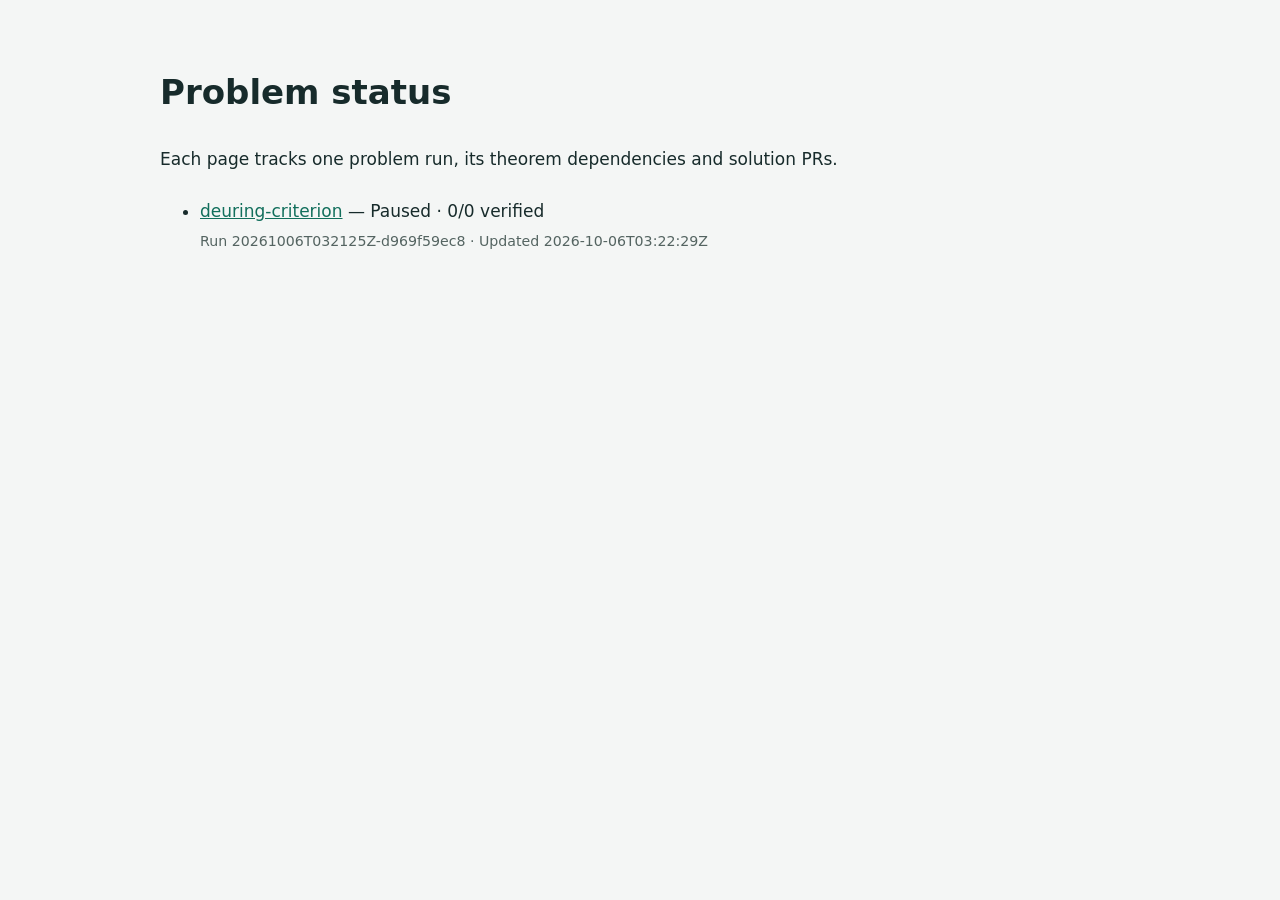
==== index.html @ 20c4b561 "docs: publish Deuring criterion status website" ====
<!doctype html>
<html lang="en">
<head>
  <meta charset="utf-8">
  <meta name="viewport" content="width=device-width, initial-scale=1">
  <meta http-equiv="refresh" content="0;url=theorem-status/index.html">
  <title>Deuring criterion proof status</title>
</head>
<body>
  <p><a href="theorem-status/index.html">Open the proof status website</a></p>
</body>
</html>
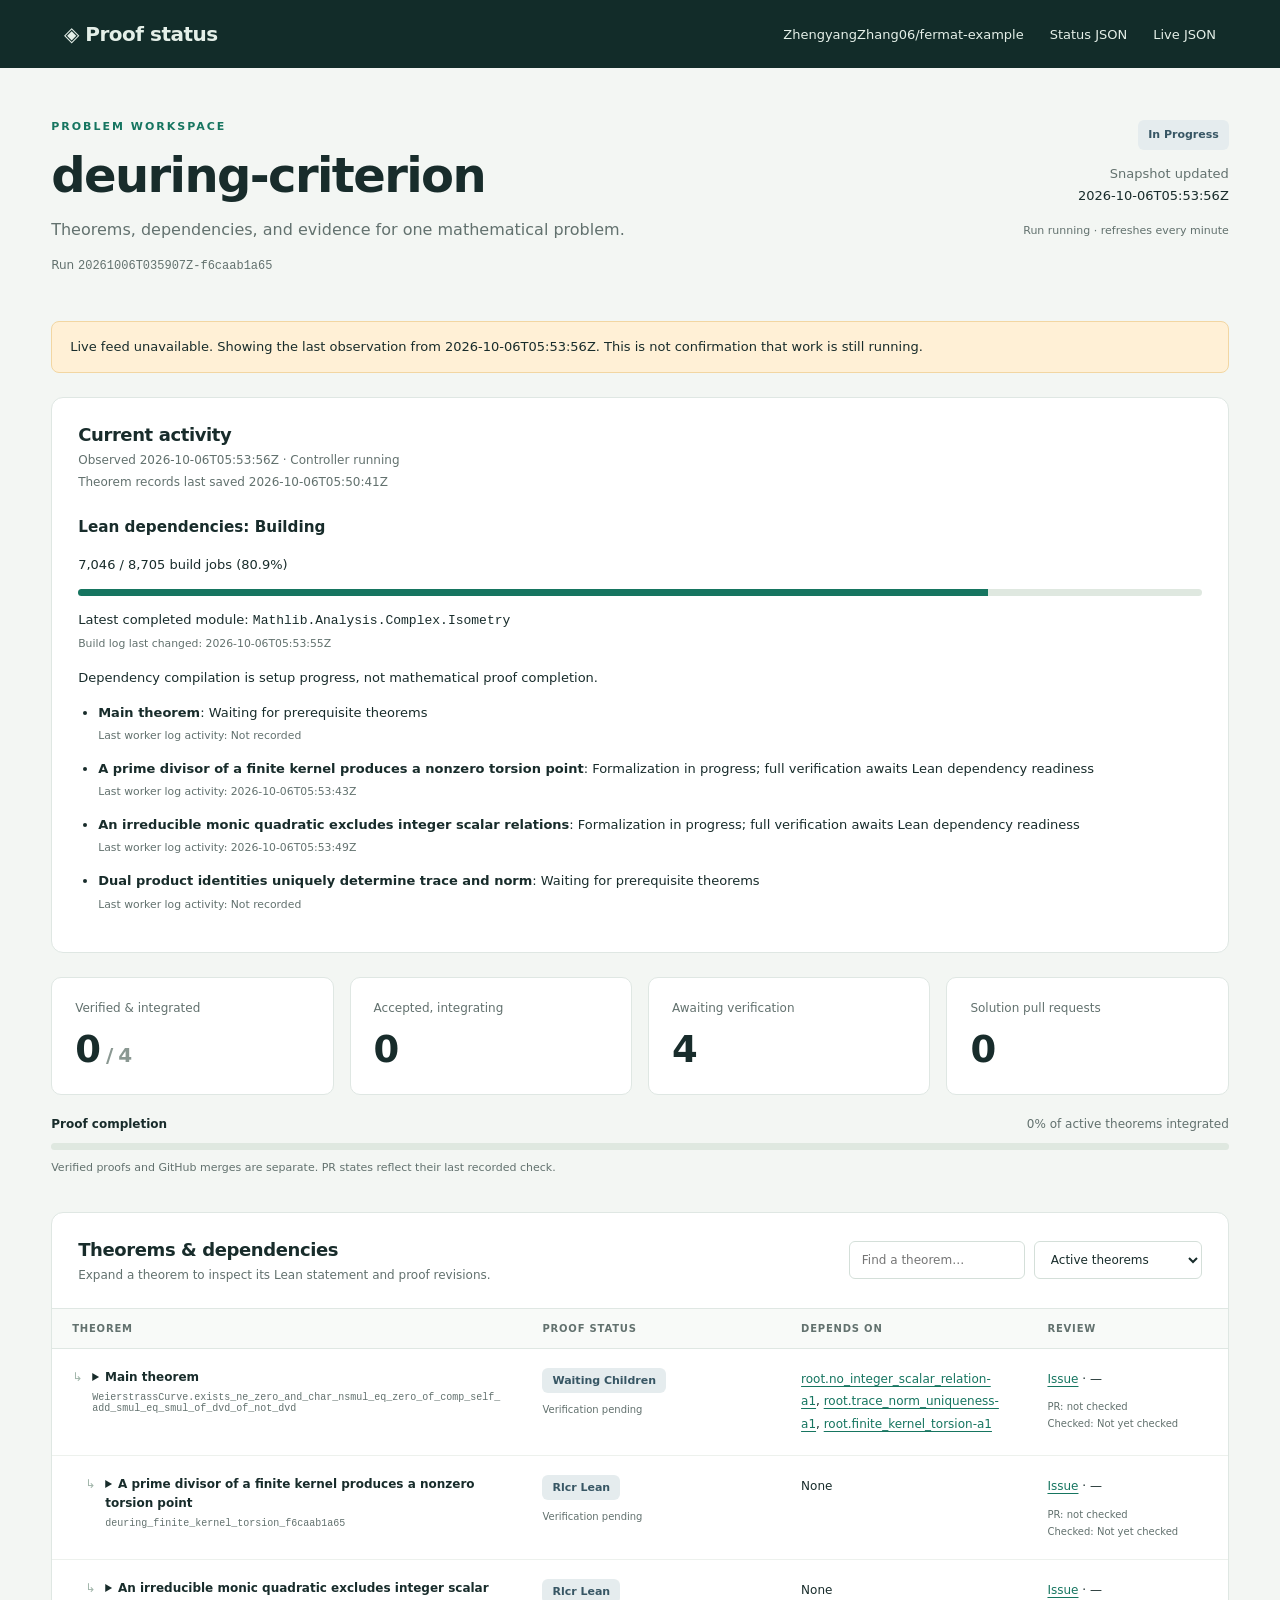
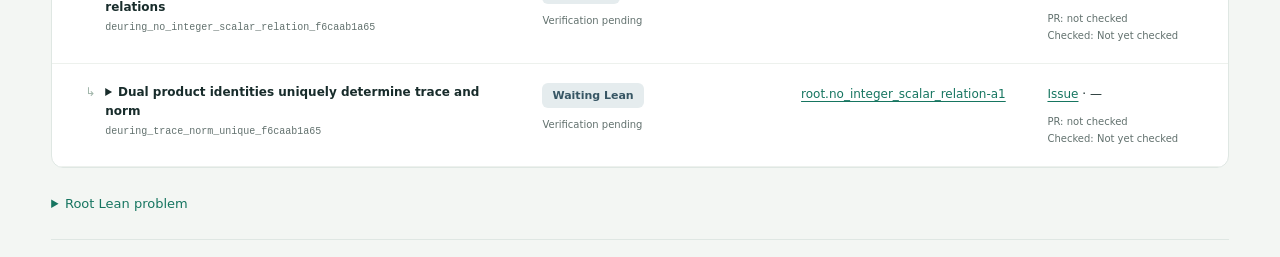
==== commit d682b9fd: "docs: update mathematical problem status website" ====
--- a/index.html
+++ b/index.html
@@ -1,12 +1 @@
-<!doctype html>
-<html lang="en">
-<head>
-  <meta charset="utf-8">
-  <meta name="viewport" content="width=device-width, initial-scale=1">
-  <meta http-equiv="refresh" content="0;url=theorem-status/index.html">
-  <title>Deuring criterion proof status</title>
-</head>
-<body>
-  <p><a href="theorem-status/index.html">Open the proof status website</a></p>
-</body>
-</html>
+<!doctype html><html lang="en"><meta charset="utf-8"><meta http-equiv="refresh" content="0;url=theorem-status/deuring-criterion-b77c13c3d5/20261006t035907z-f6caab1a65/"><title>Current Deuring experiment</title><a href="theorem-status/deuring-criterion-b77c13c3d5/20261006t035907z-f6caab1a65/">Current experiment status</a><p><a href="theorem-status/index.html">All historical runs</a></p></html>
